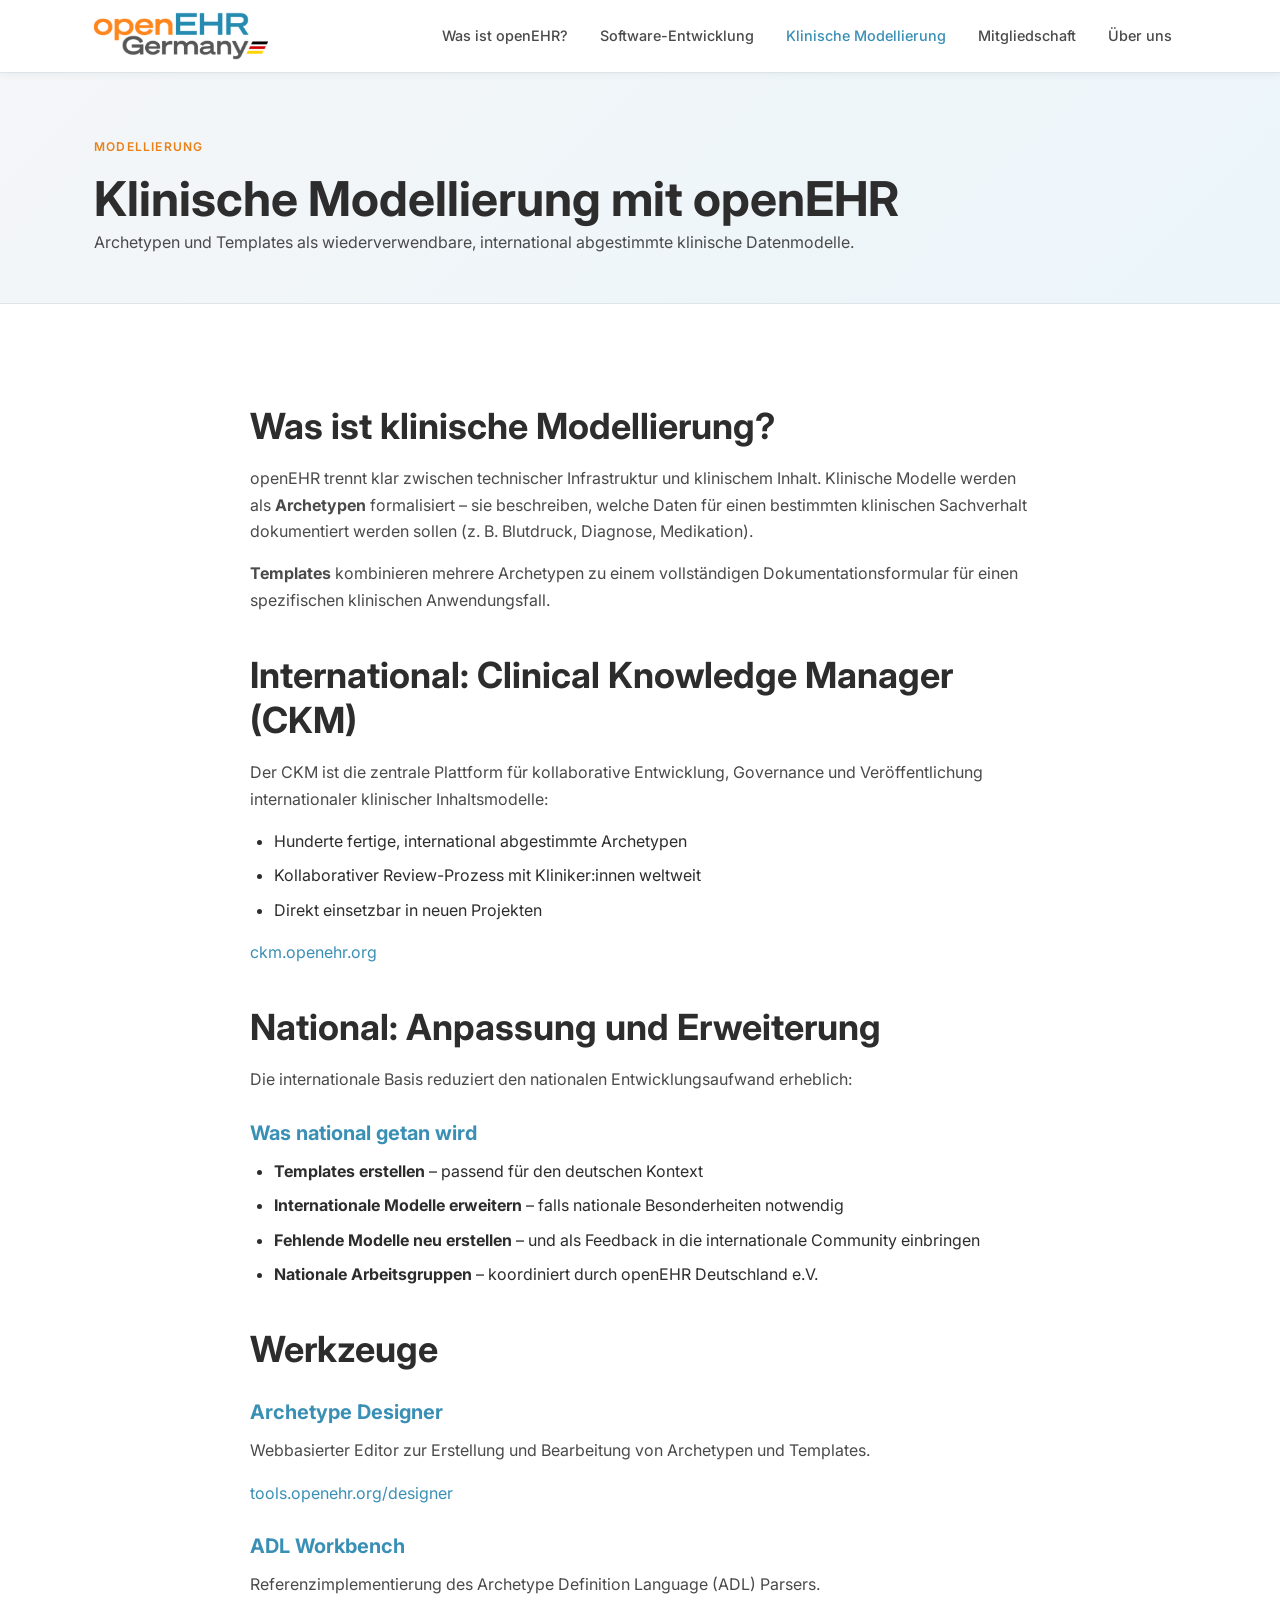
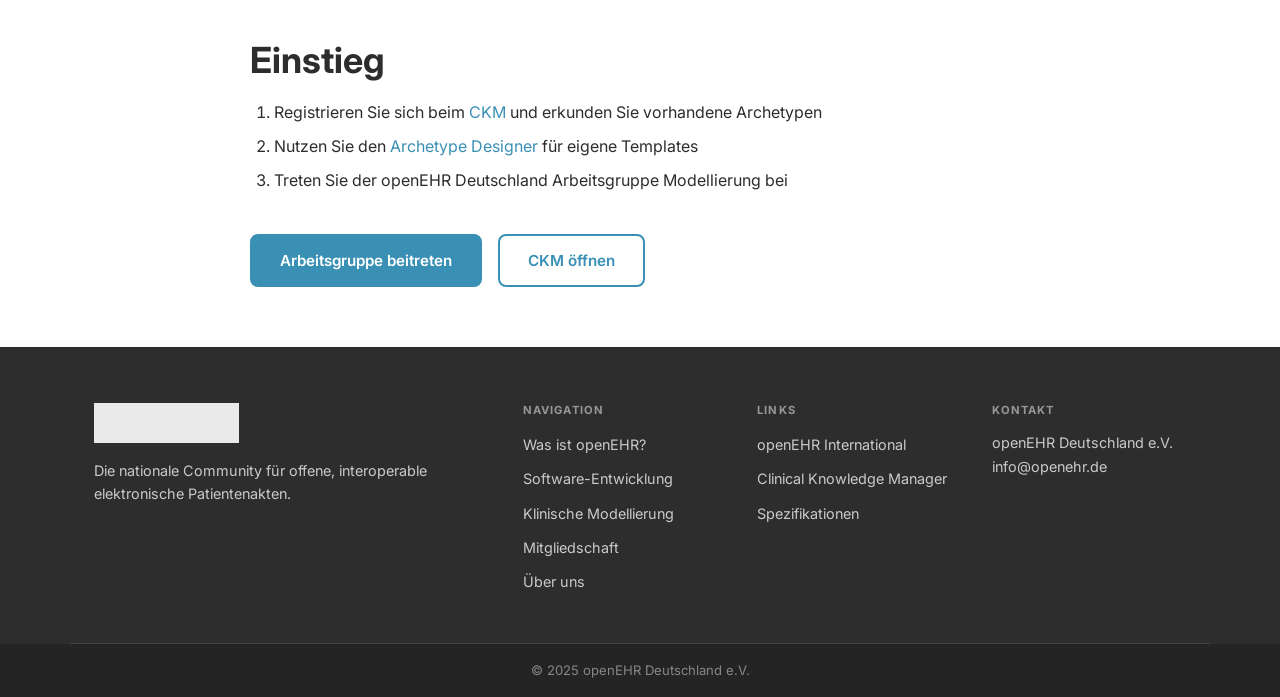
==== klinische-modellierung.html @ 6a21210e "generate webpage" ====
<!DOCTYPE html>
<html lang="de">
<head>
  <meta charset="UTF-8">
  <meta name="viewport" content="width=device-width, initial-scale=1.0">
  <title>Klinische Modellierung – openEHR Deutschland</title>
  <meta name="description" content="openEHR-Archetypen und Templates – internationale und nationale klinische Datenmodelle für Deutschland.">
  <link rel="stylesheet" href="assets/css/main.css">
  <link rel="preconnect" href="https://fonts.googleapis.com">
  <link rel="preconnect" href="https://fonts.gstatic.com" crossorigin>
  <link href="https://fonts.googleapis.com/css2?family=Inter:wght@300;400;500;600;700&display=swap" rel="stylesheet">
</head>
<body>

<header class="site-header">
  <div class="container header-inner">
    <a href="index.html" class="logo-link">
      <img src="assets/images/logo.png" alt="openEHR Deutschland" class="site-logo">
    </a>
    <nav class="site-nav">
      <button class="nav-toggle" aria-label="Navigation öffnen">
        <span></span><span></span><span></span>
      </button>
      <ul class="nav-list">
        <li><a href="was-ist-openehr.html">Was ist openEHR?</a></li>
        <li><a href="software-entwicklung.html">Software-Entwicklung</a></li>
        <li><a href="klinische-modellierung.html" class="active">Klinische Modellierung</a></li>
        <li><a href="mitgliedschaft.html">Mitgliedschaft</a></li>
        <li><a href="ueber-uns.html">Über uns</a></li>
      </ul>
    </nav>
  </div>
</header>

<main>
  <section class="page-hero">
    <div class="container">
      <span class="section-label">Modellierung</span>
      <h1>Klinische Modellierung mit openEHR</h1>
      <p>Archetypen und Templates als wiederverwendbare, international abgestimmte klinische Datenmodelle.</p>
    </div>
  </section>

  <div class="container">
    <div class="page-content">

      <h2>Was ist klinische Modellierung?</h2>
      <p>
        openEHR trennt klar zwischen technischer Infrastruktur und klinischem Inhalt. Klinische Modelle
        werden als <strong>Archetypen</strong> formalisiert – sie beschreiben, welche Daten für einen bestimmten
        klinischen Sachverhalt dokumentiert werden sollen (z.&nbsp;B. Blutdruck, Diagnose, Medikation).
      </p>
      <p>
        <strong>Templates</strong> kombinieren mehrere Archetypen zu einem vollständigen Dokumentationsformular
        für einen spezifischen klinischen Anwendungsfall.
      </p>

      <h2>International: Clinical Knowledge Manager (CKM)</h2>
      <p>
        Der CKM ist die zentrale Plattform für kollaborative Entwicklung, Governance und
        Veröffentlichung internationaler klinischer Inhaltsmodelle:
      </p>
      <ul>
        <li>Hunderte fertige, international abgestimmte Archetypen</li>
        <li>Kollaborativer Review-Prozess mit Kliniker:innen weltweit</li>
        <li>Direkt einsetzbar in neuen Projekten</li>
      </ul>
      <p><a href="https://ckm.openehr.org" target="_blank" rel="noopener">ckm.openehr.org</a></p>

      <h2>National: Anpassung und Erweiterung</h2>
      <p>Die internationale Basis reduziert den nationalen Entwicklungsaufwand erheblich:</p>

      <h3>Was national getan wird</h3>
      <ul>
        <li><strong>Templates erstellen</strong> – passend für den deutschen Kontext</li>
        <li><strong>Internationale Modelle erweitern</strong> – falls nationale Besonderheiten notwendig</li>
        <li><strong>Fehlende Modelle neu erstellen</strong> – und als Feedback in die internationale Community einbringen</li>
        <li><strong>Nationale Arbeitsgruppen</strong> – koordiniert durch openEHR Deutschland e.V.</li>
      </ul>

      <h2>Werkzeuge</h2>

      <h3>Archetype Designer</h3>
      <p>Webbasierter Editor zur Erstellung und Bearbeitung von Archetypen und Templates.</p>
      <p><a href="https://tools.openehr.org/designer/" target="_blank" rel="noopener">tools.openehr.org/designer</a></p>

      <h3>ADL Workbench</h3>
      <p>Referenzimplementierung des Archetype Definition Language (ADL) Parsers.</p>

      <h2>Einstieg</h2>
      <ol style="padding-left: 24px; margin-bottom: 16px;">
        <li style="margin-bottom: 8px;">Registrieren Sie sich beim <a href="https://ckm.openehr.org" target="_blank" rel="noopener">CKM</a> und erkunden Sie vorhandene Archetypen</li>
        <li style="margin-bottom: 8px;">Nutzen Sie den <a href="https://tools.openehr.org/designer/" target="_blank" rel="noopener">Archetype Designer</a> für eigene Templates</li>
        <li style="margin-bottom: 8px;">Treten Sie der openEHR Deutschland Arbeitsgruppe Modellierung bei</li>
      </ol>

      <div style="margin-top: 40px; display: flex; gap: 16px; flex-wrap: wrap;">
        <a href="mitgliedschaft.html" class="btn btn-primary">Arbeitsgruppe beitreten</a>
        <a href="https://ckm.openehr.org" class="btn btn-outline" target="_blank" rel="noopener">CKM öffnen</a>
      </div>

    </div>
  </div>
</main>

<footer class="site-footer">
  <div class="container footer-inner">
    <div class="footer-col">
      <img src="assets/images/logo.png" alt="openEHR Deutschland" class="footer-logo">
      <p class="footer-tagline">Die nationale Community für offene, interoperable elektronische Patientenakten.</p>
    </div>
    <div class="footer-col">
      <h4>Navigation</h4>
      <ul>
        <li><a href="was-ist-openehr.html">Was ist openEHR?</a></li>
        <li><a href="software-entwicklung.html">Software-Entwicklung</a></li>
        <li><a href="klinische-modellierung.html">Klinische Modellierung</a></li>
        <li><a href="mitgliedschaft.html">Mitgliedschaft</a></li>
        <li><a href="ueber-uns.html">Über uns</a></li>
      </ul>
    </div>
    <div class="footer-col">
      <h4>Links</h4>
      <ul>
        <li><a href="https://www.openehr.org" target="_blank" rel="noopener">openEHR International</a></li>
        <li><a href="https://ckm.openehr.org" target="_blank" rel="noopener">Clinical Knowledge Manager</a></li>
        <li><a href="https://specifications.openehr.org" target="_blank" rel="noopener">Spezifikationen</a></li>
      </ul>
    </div>
    <div class="footer-col">
      <h4>Kontakt</h4>
      <p>openEHR Deutschland e.V.<br>
      <a href="mailto:info@openehr.de">info@openehr.de</a></p>
    </div>
  </div>
  <div class="footer-bottom">
    <div class="container">
      <p>&copy; 2025 openEHR Deutschland e.V.</p>
    </div>
  </div>
</footer>

<script src="assets/js/main.js"></script>
</body>
</html>
---- assets/css/main.css ----
/* ============================================================
   openEHR Deutschland – Main Stylesheet
   Colors: Blue #3A8FB5 | Orange #E8821A | Gray #4A4A4A
   ============================================================ */

:root {
  --blue:       #3A8FB5;
  --blue-dark:  #2B6F8F;
  --blue-light: #EBF5FA;
  --orange:     #E8821A;
  --orange-dark:#C06A10;
  --gray-dark:  #2D2D2D;
  --gray:       #4A4A4A;
  --gray-mid:   #7A7A7A;
  --gray-light: #F4F6F8;
  --white:      #FFFFFF;
  --border:     #DDE4EA;
  --font:       'Inter', system-ui, -apple-system, sans-serif;
  --radius:     8px;
  --shadow:     0 2px 12px rgba(0,0,0,0.08);
  --shadow-md:  0 4px 24px rgba(0,0,0,0.12);
  --transition: 0.2s ease;
}

/* ── Reset & Base ──────────────────────────────────────────── */
*, *::before, *::after { box-sizing: border-box; margin: 0; padding: 0; }

html { scroll-behavior: smooth; font-size: 16px; }

body { padding-top: 72px; }

body {
  font-family: var(--font);
  color: var(--gray-dark);
  background: var(--white);
  line-height: 1.65;
  -webkit-font-smoothing: antialiased;
}

img { max-width: 100%; height: auto; display: block; }
a { color: var(--blue); text-decoration: none; }
a:hover { color: var(--blue-dark); }
ul { list-style: none; }

.container {
  max-width: 1140px;
  margin: 0 auto;
  padding: 0 24px;
}

/* ── Typography ────────────────────────────────────────────── */
h1, h2, h3, h4 {
  color: var(--gray-dark);
  line-height: 1.25;
  font-weight: 700;
}
h1 { font-size: clamp(2rem, 4vw, 3rem); }
h2 { font-size: clamp(1.5rem, 3vw, 2.25rem); }
h3 { font-size: 1.25rem; }
h4 { font-size: 1rem; color: var(--gray); text-transform: uppercase; letter-spacing: 0.06em; margin-bottom: 12px; }

p { color: var(--gray); margin-bottom: 1rem; }
p:last-child { margin-bottom: 0; }

.section-label {
  display: inline-block;
  font-size: 0.75rem;
  font-weight: 600;
  letter-spacing: 0.1em;
  text-transform: uppercase;
  color: var(--orange);
  margin-bottom: 12px;
}

/* ── Buttons ────────────────────────────────────────────────── */
.btn {
  display: inline-flex;
  align-items: center;
  gap: 8px;
  padding: 12px 28px;
  border-radius: var(--radius);
  font-size: 0.95rem;
  font-weight: 600;
  cursor: pointer;
  transition: all var(--transition);
  border: 2px solid transparent;
  text-decoration: none;
}
.btn-primary {
  background: var(--blue);
  color: var(--white);
  border-color: var(--blue);
}
.btn-primary:hover {
  background: var(--blue-dark);
  border-color: var(--blue-dark);
  color: var(--white);
  transform: translateY(-1px);
  box-shadow: 0 4px 16px rgba(58,143,181,0.35);
}
.btn-outline {
  background: transparent;
  color: var(--blue);
  border-color: var(--blue);
}
.btn-outline:hover {
  background: var(--blue);
  color: var(--white);
  transform: translateY(-1px);
}
.btn-orange {
  background: var(--orange);
  color: var(--white);
  border-color: var(--orange);
}
.btn-orange:hover {
  background: var(--orange-dark);
  border-color: var(--orange-dark);
  color: var(--white);
  transform: translateY(-1px);
}

/* ── Header ────────────────────────────────────────────────── */
.site-header {
  position: fixed;
  top: 0;
  left: 0;
  right: 0;
  z-index: 100;
  background: var(--white);
  border-bottom: 1px solid var(--border);
  box-shadow: 0 1px 8px rgba(0,0,0,0.06);
}
.header-inner {
  display: flex;
  align-items: center;
  justify-content: space-between;
  height: 72px;
}
.logo-link { display: flex; align-items: center; flex-shrink: 0; }
.site-logo { height: 48px; width: auto; }

.nav-list {
  display: flex;
  align-items: center;
  gap: 4px;
}
.nav-list a {
  display: block;
  padding: 8px 14px;
  border-radius: var(--radius);
  font-size: 0.9rem;
  font-weight: 500;
  color: var(--gray);
  transition: color var(--transition);
}
.nav-list a:hover {
  color: var(--blue);
}
.nav-list a.active {
  color: var(--blue);
}
.nav-toggle {
  display: none;
  flex-direction: column;
  gap: 5px;
  background: none;
  border: none;
  cursor: pointer;
  padding: 8px;
}
.nav-toggle span {
  display: block;
  width: 24px;
  height: 2px;
  background: var(--gray);
  border-radius: 2px;
  transition: all var(--transition);
}

/* ── Hero Section ──────────────────────────────────────────── */
.hero {
  padding: 80px 0 72px;
  background: linear-gradient(135deg, var(--gray-light) 0%, var(--blue-light) 100%);
  overflow: hidden;
}
.hero-inner {
  display: grid;
  grid-template-columns: 1fr 1fr;
  gap: 60px;
  align-items: center;
}
.hero-text h1 {
  margin-bottom: 20px;
  color: var(--gray-dark);
}
.hero-text h1 .accent-blue { color: var(--blue); }
.hero-text h1 .accent-orange { color: var(--orange); }
.hero-text p {
  font-size: 1.1rem;
  line-height: 1.75;
  color: var(--gray);
  margin-bottom: 32px;
}
.hero-actions { display: flex; gap: 16px; flex-wrap: wrap; }

.hero-image-wrap {
  display: flex;
  justify-content: center;
  align-items: center;
}
.hero-image-box {
  width: 100%;
  max-width: 420px;
  aspect-ratio: 1 / 1;
  background: var(--white);
  border-radius: 16px;
  box-shadow: var(--shadow-md);
  display: flex;
  align-items: center;
  justify-content: center;
  padding: 40px;
  border: 1px solid var(--border);
}
.hero-image-box img { width: 100%; height: auto; }

/* ── Members Slider ────────────────────────────────────────── */
.members-section {
  padding: 64px 0;
  background: var(--white);
  border-bottom: 1px solid var(--border);
}
.members-section .section-header {
  text-align: center;
  margin-bottom: 40px;
}
.members-section h2 { font-size: 1.75rem; }

.slider-outer {
  position: relative;
  overflow: hidden;
}
.slider-outer::before,
.slider-outer::after {
  content: '';
  position: absolute;
  top: 0;
  width: 80px;
  height: 100%;
  z-index: 2;
  pointer-events: none;
}
.slider-outer::before {
  left: 0;
  background: linear-gradient(to right, var(--white), transparent);
}
.slider-outer::after {
  right: 0;
  background: linear-gradient(to left, var(--white), transparent);
}

.slider-track {
  display: flex;
  gap: 32px;
  animation: slide-left 30s linear infinite;
  width: max-content;
}
.slider-track:hover { animation-play-state: paused; }

@keyframes slide-left {
  0%   { transform: translateX(0); }
  100% { transform: translateX(-50%); }
}

.member-card {
  display: flex;
  flex-direction: column;
  align-items: center;
  justify-content: center;
  gap: 12px;
  width: 160px;
  height: 100px;
  background: var(--white);
  border: 1px solid var(--border);
  border-radius: var(--radius);
  padding: 16px;
  flex-shrink: 0;
  transition: all var(--transition);
  box-shadow: var(--shadow);
}
.member-card:hover {
  border-color: var(--blue);
  box-shadow: 0 4px 20px rgba(58,143,181,0.15);
  transform: translateY(-2px);
}
.member-card img {
  max-height: 48px;
  width: auto;
  object-fit: contain;
  filter: grayscale(40%);
  transition: filter var(--transition);
}
.member-card:hover img { filter: grayscale(0%); }
.member-card span {
  font-size: 0.75rem;
  font-weight: 600;
  color: var(--gray-mid);
  text-align: center;
  line-height: 1.3;
}

/* ── Affiliate Goals ────────────────────────────────────────── */
.goals-section {
  padding: 80px 0;
  background: var(--blue-light);
}
.goals-inner {
  display: grid;
  grid-template-columns: 1fr 2fr;
  gap: 60px;
  align-items: start;
}
.goals-heading { position: sticky; top: 100px; }
.goals-heading h2 { margin-bottom: 16px; }
.goals-heading p { font-size: 1.05rem; }

.goals-grid {
  display: grid;
  grid-template-columns: 1fr 1fr;
  gap: 20px;
}
.goal-card {
  background: var(--white);
  border-radius: var(--radius);
  padding: 24px;
  border: 1px solid var(--border);
  box-shadow: var(--shadow);
  transition: all var(--transition);
}
.goal-card:hover {
  transform: translateY(-2px);
  box-shadow: var(--shadow-md);
  border-color: var(--blue);
}
.goal-icon {
  width: 44px;
  height: 44px;
  background: var(--blue-light);
  border-radius: 10px;
  display: flex;
  align-items: center;
  justify-content: center;
  margin-bottom: 14px;
  font-size: 1.4rem;
}
.goal-card h3 { font-size: 1rem; margin-bottom: 8px; }
.goal-card p { font-size: 0.9rem; margin: 0; }

/* ── Getting Started ────────────────────────────────────────── */
.getstarted-section {
  padding: 80px 0;
  background: var(--white);
}
.getstarted-section .section-header {
  text-align: center;
  margin-bottom: 48px;
}
.getstarted-section .section-header p {
  font-size: 1.05rem;
  max-width: 540px;
  margin: 12px auto 0;
}

.getstarted-grid {
  display: grid;
  grid-template-columns: 1fr 1fr;
  gap: 32px;
  max-width: 860px;
  margin: 0 auto;
}
.getstarted-card {
  display: block;
  background: var(--gray-light);
  border-radius: 14px;
  padding: 40px 36px;
  border: 2px solid var(--border);
  transition: all var(--transition);
  text-decoration: none;
}
.getstarted-card:hover {
  border-color: var(--blue);
  background: var(--blue-light);
  transform: translateY(-4px);
  box-shadow: var(--shadow-md);
}
.getstarted-card .card-icon {
  width: 56px;
  height: 56px;
  background: var(--white);
  border-radius: 14px;
  display: flex;
  align-items: center;
  justify-content: center;
  font-size: 1.8rem;
  margin-bottom: 20px;
  box-shadow: var(--shadow);
  transition: all var(--transition);
}
.getstarted-card:hover .card-icon {
  background: var(--blue);
  box-shadow: 0 4px 16px rgba(58,143,181,0.35);
}
.getstarted-card h3 {
  font-size: 1.3rem;
  margin-bottom: 10px;
  color: var(--gray-dark);
}
.getstarted-card p {
  font-size: 0.95rem;
  color: var(--gray);
  margin-bottom: 24px;
}
.getstarted-card .card-link {
  display: inline-flex;
  align-items: center;
  gap: 6px;
  font-size: 0.9rem;
  font-weight: 600;
  color: var(--blue);
}
.getstarted-card:hover .card-link { color: var(--blue-dark); }
.getstarted-card .card-link::after {
  content: '→';
  transition: transform var(--transition);
}
.getstarted-card:hover .card-link::after { transform: translateX(4px); }

/* ── CTA Banner ─────────────────────────────────────────────── */
.cta-section {
  padding: 72px 0;
  background: linear-gradient(135deg, var(--blue) 0%, var(--blue-dark) 100%);
  text-align: center;
}
.cta-section h2 { color: var(--white); margin-bottom: 16px; }
.cta-section p { color: rgba(255,255,255,0.85); font-size: 1.05rem; margin-bottom: 32px; max-width: 520px; margin-left: auto; margin-right: auto; }

/* ── Page Content ───────────────────────────────────────────── */
.page-hero {
  padding: 60px 0 48px;
  background: linear-gradient(135deg, var(--gray-light) 0%, var(--blue-light) 100%);
  border-bottom: 1px solid var(--border);
}
.page-content {
  padding: 60px 0;
  max-width: 780px;
  margin: 0 auto;
}
.page-content h2 { margin: 40px 0 16px; }
.page-content h3 { margin: 28px 0 12px; color: var(--blue); }
.page-content ul { list-style: disc; padding-left: 24px; margin-bottom: 16px; }
.page-content ul li { margin-bottom: 8px; }

/* ── Footer ─────────────────────────────────────────────────── */
.site-footer {
  background: var(--gray-dark);
  color: rgba(255,255,255,0.75);
  padding: 56px 0 0;
}
.footer-inner {
  display: grid;
  grid-template-columns: 2fr 1fr 1fr 1fr;
  gap: 40px;
  padding-bottom: 40px;
  border-bottom: 1px solid rgba(255,255,255,0.1);
}
.footer-logo { height: 40px; width: auto; margin-bottom: 16px; filter: brightness(0) invert(1); opacity: 0.9; }
.footer-tagline { font-size: 0.9rem; line-height: 1.6; color: rgba(255,255,255,0.6); }
.site-footer h4 { color: rgba(255,255,255,0.5); font-size: 0.7rem; letter-spacing: 0.1em; text-transform: uppercase; margin-bottom: 14px; }
.site-footer ul li { margin-bottom: 8px; }
.site-footer ul a { color: rgba(255,255,255,0.75); font-size: 0.9rem; transition: color var(--transition); }
.site-footer ul a:hover { color: var(--white); }
.site-footer p { color: rgba(255,255,255,0.75); font-size: 0.9rem; }
.site-footer a { color: rgba(255,255,255,0.75); }
.site-footer a:hover { color: var(--white); }
.footer-bottom {
  padding: 16px 0;
  background: rgba(0,0,0,0.2);
}
.footer-bottom p { font-size: 0.82rem; color: rgba(255,255,255,0.45); margin: 0; text-align: center; }
.footer-bottom a { color: rgba(255,255,255,0.55); }

/* ── Responsive ─────────────────────────────────────────────── */
@media (max-width: 900px) {
  .hero-inner { grid-template-columns: 1fr; gap: 40px; }
  .hero-image-wrap { order: -1; }
  .hero-image-box { max-width: 280px; padding: 28px; }
  .goals-inner { grid-template-columns: 1fr; gap: 32px; }
  .goals-heading { position: static; }
  .goals-grid { grid-template-columns: 1fr; }
  .footer-inner { grid-template-columns: 1fr 1fr; }
}

@media (max-width: 640px) {
  .nav-toggle { display: flex; }
  .nav-list {
    display: none;
    position: absolute;
    top: 72px;
    left: 0;
    right: 0;
    background: var(--white);
    padding: 16px 24px;
    flex-direction: column;
    align-items: stretch;
    border-bottom: 1px solid var(--border);
    box-shadow: var(--shadow-md);
  }
  .nav-list.open { display: flex; }
  .site-header { position: relative; }
  .hero { padding: 48px 0; }
  .getstarted-grid { grid-template-columns: 1fr; }
  .footer-inner { grid-template-columns: 1fr; }
  .members-section h2 { font-size: 1.4rem; }
}
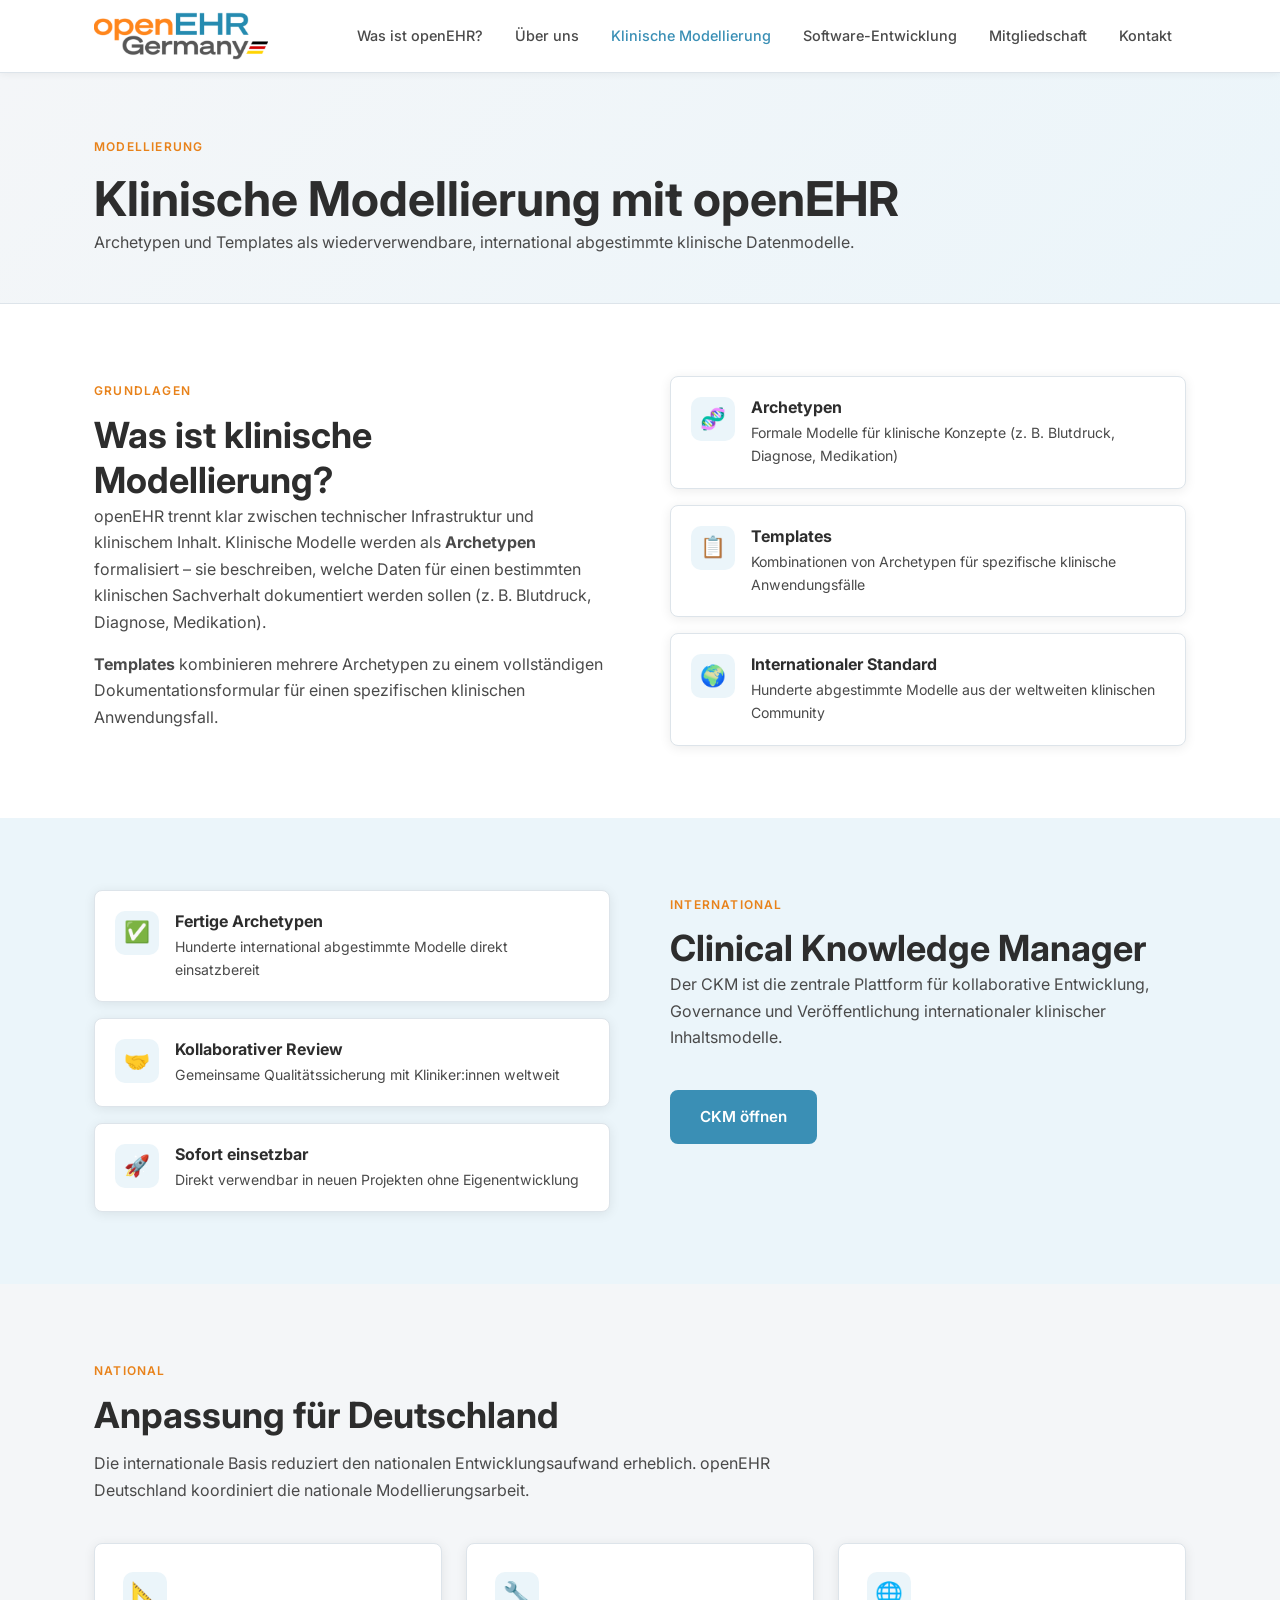
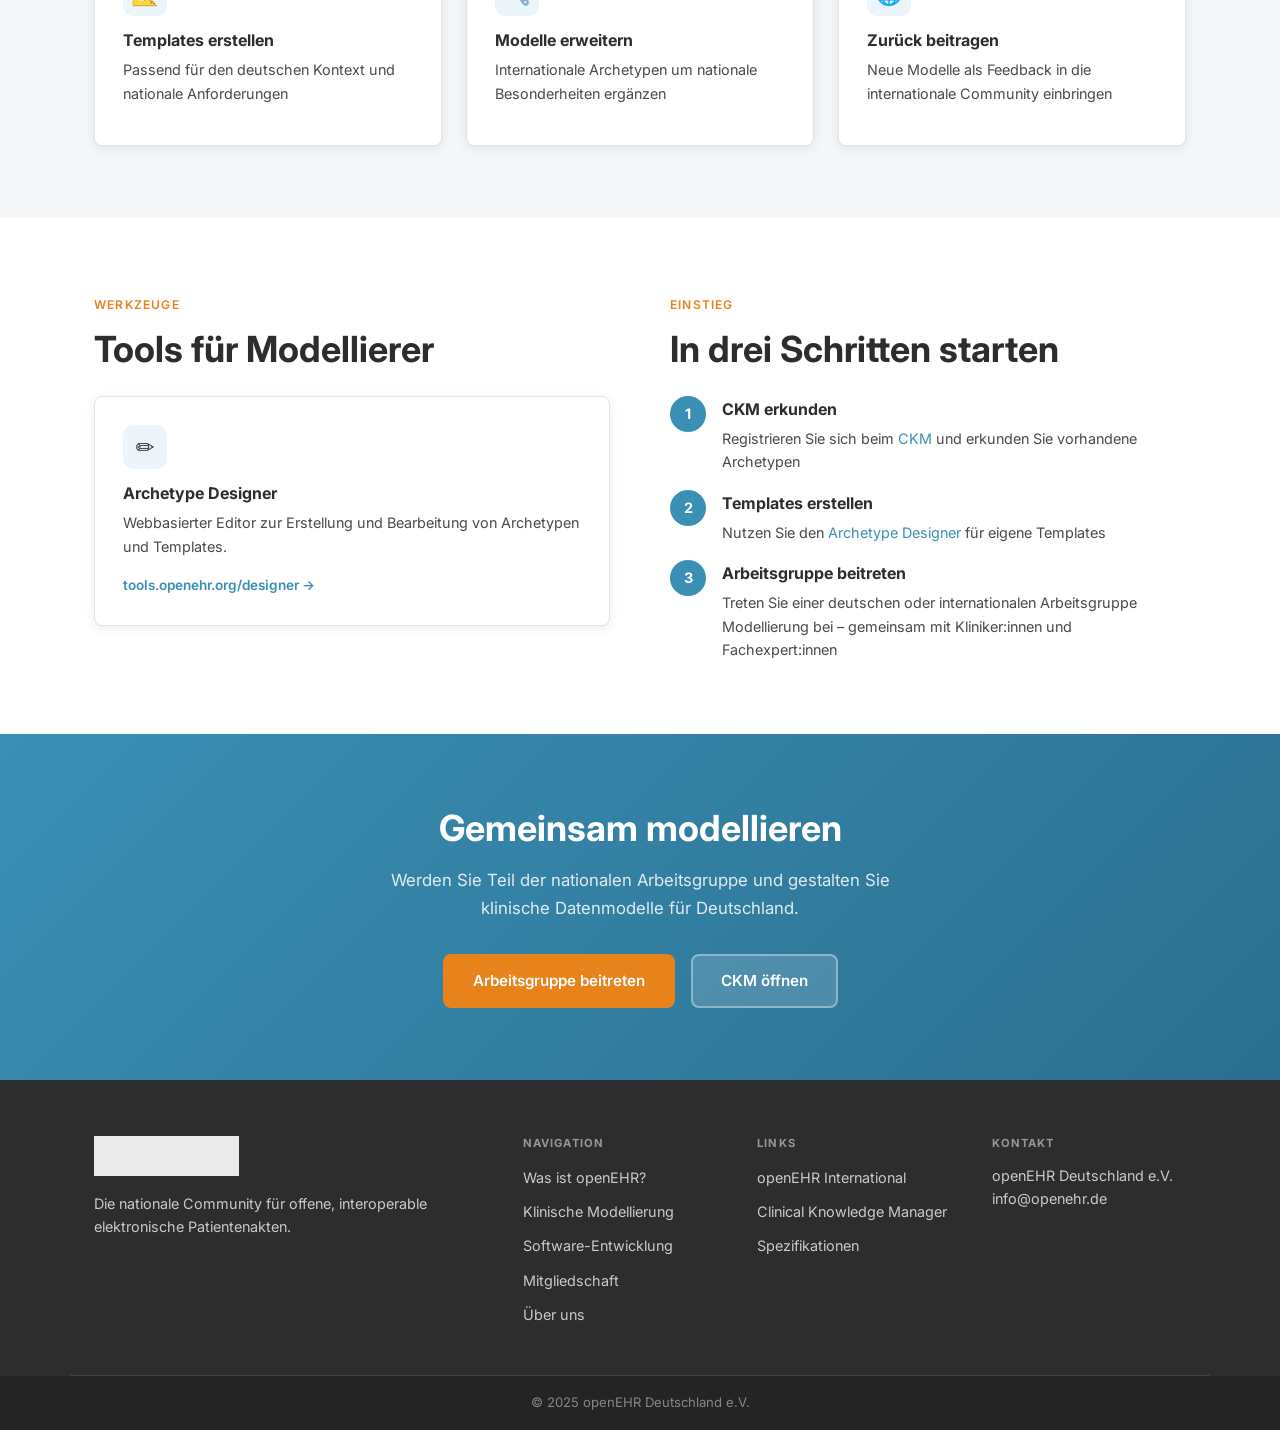
==== commit d7caeb75: "added" ====
--- a/klinische-modellierung.html
+++ b/klinische-modellierung.html
@@ -21,12 +21,13 @@
       <button class="nav-toggle" aria-label="Navigation öffnen">
         <span></span><span></span><span></span>
       </button>
-      <ul class="nav-list">
+            <ul class="nav-list">
         <li><a href="was-ist-openehr.html">Was ist openEHR?</a></li>
+        <li><a href="ueber-uns.html">Über uns</a></li>
+        <li><a href="klinische-modellierung.html" class="active">Klinische Modellierung</a></li>
         <li><a href="software-entwicklung.html">Software-Entwicklung</a></li>
-        <li><a href="klinische-modellierung.html" class="active">Klinische Modellierung</a></li>
         <li><a href="mitgliedschaft.html">Mitgliedschaft</a></li>
-        <li><a href="ueber-uns.html">Über uns</a></li>
+        <li><a href="kontakt.html">Kontakt</a></li>
       </ul>
     </nav>
   </div>
@@ -41,66 +42,141 @@
     </div>
   </section>
 
-  <div class="container">
-    <div class="page-content">
-
-      <h2>Was ist klinische Modellierung?</h2>
-      <p>
-        openEHR trennt klar zwischen technischer Infrastruktur und klinischem Inhalt. Klinische Modelle
-        werden als <strong>Archetypen</strong> formalisiert – sie beschreiben, welche Daten für einen bestimmten
-        klinischen Sachverhalt dokumentiert werden sollen (z.&nbsp;B. Blutdruck, Diagnose, Medikation).
-      </p>
-      <p>
-        <strong>Templates</strong> kombinieren mehrere Archetypen zu einem vollständigen Dokumentationsformular
-        für einen spezifischen klinischen Anwendungsfall.
-      </p>
-
-      <h2>International: Clinical Knowledge Manager (CKM)</h2>
-      <p>
-        Der CKM ist die zentrale Plattform für kollaborative Entwicklung, Governance und
-        Veröffentlichung internationaler klinischer Inhaltsmodelle:
-      </p>
-      <ul>
-        <li>Hunderte fertige, international abgestimmte Archetypen</li>
-        <li>Kollaborativer Review-Prozess mit Kliniker:innen weltweit</li>
-        <li>Direkt einsetzbar in neuen Projekten</li>
-      </ul>
-      <p><a href="https://ckm.openehr.org" target="_blank" rel="noopener">ckm.openehr.org</a></p>
-
-      <h2>National: Anpassung und Erweiterung</h2>
-      <p>Die internationale Basis reduziert den nationalen Entwicklungsaufwand erheblich:</p>
-
-      <h3>Was national getan wird</h3>
-      <ul>
-        <li><strong>Templates erstellen</strong> – passend für den deutschen Kontext</li>
-        <li><strong>Internationale Modelle erweitern</strong> – falls nationale Besonderheiten notwendig</li>
-        <li><strong>Fehlende Modelle neu erstellen</strong> – und als Feedback in die internationale Community einbringen</li>
-        <li><strong>Nationale Arbeitsgruppen</strong> – koordiniert durch openEHR Deutschland e.V.</li>
-      </ul>
-
-      <h2>Werkzeuge</h2>
-
-      <h3>Archetype Designer</h3>
-      <p>Webbasierter Editor zur Erstellung und Bearbeitung von Archetypen und Templates.</p>
-      <p><a href="https://tools.openehr.org/designer/" target="_blank" rel="noopener">tools.openehr.org/designer</a></p>
-
-      <h3>ADL Workbench</h3>
-      <p>Referenzimplementierung des Archetype Definition Language (ADL) Parsers.</p>
-
-      <h2>Einstieg</h2>
-      <ol style="padding-left: 24px; margin-bottom: 16px;">
-        <li style="margin-bottom: 8px;">Registrieren Sie sich beim <a href="https://ckm.openehr.org" target="_blank" rel="noopener">CKM</a> und erkunden Sie vorhandene Archetypen</li>
-        <li style="margin-bottom: 8px;">Nutzen Sie den <a href="https://tools.openehr.org/designer/" target="_blank" rel="noopener">Archetype Designer</a> für eigene Templates</li>
-        <li style="margin-bottom: 8px;">Treten Sie der openEHR Deutschland Arbeitsgruppe Modellierung bei</li>
-      </ol>
-
-      <div style="margin-top: 40px; display: flex; gap: 16px; flex-wrap: wrap;">
-        <a href="mitgliedschaft.html" class="btn btn-primary">Arbeitsgruppe beitreten</a>
-        <a href="https://ckm.openehr.org" class="btn btn-outline" target="_blank" rel="noopener">CKM öffnen</a>
-      </div>
-
-    </div>
-  </div>
+  <!-- Was ist Modellierung – weiß -->
+  <section class="content-section bg-white">
+    <div class="container content-2col">
+      <div>
+        <span class="section-label">Grundlagen</span>
+        <h2>Was ist klinische Modellierung?</h2>
+        <p>openEHR trennt klar zwischen technischer Infrastruktur und klinischem Inhalt. Klinische Modelle werden als <strong>Archetypen</strong> formalisiert – sie beschreiben, welche Daten für einen bestimmten klinischen Sachverhalt dokumentiert werden sollen (z.&nbsp;B. Blutdruck, Diagnose, Medikation).</p>
+        <p><strong>Templates</strong> kombinieren mehrere Archetypen zu einem vollständigen Dokumentationsformular für einen spezifischen klinischen Anwendungsfall.</p>
+      </div>
+      <div class="feat-list">
+        <div class="feat-item">
+          <div class="feat-icon">🧬</div>
+          <div><h3>Archetypen</h3><p>Formale Modelle für klinische Konzepte (z.&nbsp;B. Blutdruck, Diagnose, Medikation)</p></div>
+        </div>
+        <div class="feat-item">
+          <div class="feat-icon">📋</div>
+          <div><h3>Templates</h3><p>Kombinationen von Archetypen für spezifische klinische Anwendungsfälle</p></div>
+        </div>
+        <div class="feat-item">
+          <div class="feat-icon">🌍</div>
+          <div><h3>Internationaler Standard</h3><p>Hunderte abgestimmte Modelle aus der weltweiten klinischen Community</p></div>
+        </div>
+      </div>
+    </div>
+  </section>
+
+  <!-- CKM – blau-hell -->
+  <section class="content-section bg-blue-light">
+    <div class="container content-2col">
+      <div class="feat-list">
+        <div class="feat-item">
+          <div class="feat-icon">✅</div>
+          <div><h3>Fertige Archetypen</h3><p>Hunderte international abgestimmte Modelle direkt einsatzbereit</p></div>
+        </div>
+        <div class="feat-item">
+          <div class="feat-icon">🤝</div>
+          <div><h3>Kollaborativer Review</h3><p>Gemeinsame Qualitätssicherung mit Kliniker:innen weltweit</p></div>
+        </div>
+        <div class="feat-item">
+          <div class="feat-icon">🚀</div>
+          <div><h3>Sofort einsetzbar</h3><p>Direkt verwendbar in neuen Projekten ohne Eigenentwicklung</p></div>
+        </div>
+      </div>
+      <div>
+        <span class="section-label">International</span>
+        <h2>Clinical Knowledge Manager</h2>
+        <p>Der CKM ist die zentrale Plattform für kollaborative Entwicklung, Governance und Veröffentlichung internationaler klinischer Inhaltsmodelle.</p>
+        <a href="https://ckm.openehr.org" target="_blank" rel="noopener" class="btn btn-primary" style="margin-top: 24px;">CKM öffnen</a>
+      </div>
+    </div>
+  </section>
+
+  <!-- National – grau-hell -->
+  <section class="content-section bg-gray-light">
+    <div class="container">
+      <div class="section-intro">
+        <span class="section-label">National</span>
+        <h2>Anpassung für Deutschland</h2>
+        <p>Die internationale Basis reduziert den nationalen Entwicklungsaufwand erheblich. openEHR Deutschland koordiniert die nationale Modellierungsarbeit.</p>
+      </div>
+      <div class="card-grid-3">
+        <div class="info-card">
+          <div class="goal-icon">📐</div>
+          <h3>Templates erstellen</h3>
+          <p>Passend für den deutschen Kontext und nationale Anforderungen</p>
+        </div>
+        <div class="info-card">
+          <div class="goal-icon">🔧</div>
+          <h3>Modelle erweitern</h3>
+          <p>Internationale Archetypen um nationale Besonderheiten ergänzen</p>
+        </div>
+        <div class="info-card">
+          <div class="goal-icon">🌐</div>
+          <h3>Zurück beitragen</h3>
+          <p>Neue Modelle als Feedback in die internationale Community einbringen</p>
+        </div>
+      </div>
+    </div>
+  </section>
+
+  <!-- Werkzeuge + Einstieg – weiß -->
+  <section class="content-section bg-white">
+    <div class="container content-2col">
+      <div>
+        <span class="section-label">Werkzeuge</span>
+        <h2>Tools für Modellierer</h2>
+        <div class="info-card" style="margin-top: 24px; margin-bottom: 16px;">
+          <div class="goal-icon">✏️</div>
+          <h3>Archetype Designer</h3>
+          <p>Webbasierter Editor zur Erstellung und Bearbeitung von Archetypen und Templates.</p>
+          <a href="https://tools.openehr.org/designer/" target="_blank" rel="noopener" class="card-link">tools.openehr.org/designer →</a>
+        </div>
+      </div>
+      <div>
+        <span class="section-label">Einstieg</span>
+        <h2>In drei Schritten starten</h2>
+        <ol class="steps-list">
+          <li>
+            <span class="step-num">1</span>
+            <div>
+              <strong>CKM erkunden</strong>
+              <p>Registrieren Sie sich beim <a href="https://ckm.openehr.org" target="_blank" rel="noopener">CKM</a> und erkunden Sie vorhandene Archetypen</p>
+            </div>
+          </li>
+          <li>
+            <span class="step-num">2</span>
+            <div>
+              <strong>Templates erstellen</strong>
+              <p>Nutzen Sie den <a href="https://tools.openehr.org/designer/" target="_blank" rel="noopener">Archetype Designer</a> für eigene Templates</p>
+            </div>
+          </li>
+          <li>
+            <span class="step-num">3</span>
+            <div>
+              <strong>Arbeitsgruppe beitreten</strong>
+              <p>Treten Sie einer deutschen oder internationalen Arbeitsgruppe Modellierung bei – gemeinsam mit Kliniker:innen und Fachexpert:innen</p>
+            </div>
+          </li>
+        </ol>
+      </div>
+    </div>
+  </section>
+
+  <!-- CTA – blau -->
+  <section class="content-section bg-blue-grad" style="text-align: center;">
+    <div class="container">
+      <h2 style="color: var(--white); margin-bottom: 16px;">Gemeinsam modellieren</h2>
+      <p style="color: rgba(255,255,255,0.85); font-size: 1.05rem; max-width: 520px; margin: 0 auto 32px;">Werden Sie Teil der nationalen Arbeitsgruppe und gestalten Sie klinische Datenmodelle für Deutschland.</p>
+      <div style="display: flex; gap: 16px; justify-content: center; flex-wrap: wrap;">
+        <a href="mitgliedschaft.html" class="btn btn-orange">Arbeitsgruppe beitreten</a>
+        <a href="https://ckm.openehr.org" class="btn" style="background: rgba(255,255,255,0.15); color: white; border-color: rgba(255,255,255,0.35);" target="_blank" rel="noopener">CKM öffnen</a>
+      </div>
+    </div>
+  </section>
+
 </main>
 
 <footer class="site-footer">
@@ -113,8 +189,8 @@
       <h4>Navigation</h4>
       <ul>
         <li><a href="was-ist-openehr.html">Was ist openEHR?</a></li>
+        <li><a href="klinische-modellierung.html">Klinische Modellierung</a></li>
         <li><a href="software-entwicklung.html">Software-Entwicklung</a></li>
-        <li><a href="klinische-modellierung.html">Klinische Modellierung</a></li>
         <li><a href="mitgliedschaft.html">Mitgliedschaft</a></li>
         <li><a href="ueber-uns.html">Über uns</a></li>
       </ul>
--- a/assets/css/main.css
+++ b/assets/css/main.css
@@ -312,7 +312,7 @@
 /* ── Affiliate Goals ────────────────────────────────────────── */
 .goals-section {
   padding: 80px 0;
-  background: var(--blue-light);
+  background: linear-gradient(135deg, var(--gray-light) 0%, var(--blue-light) 100%);
 }
 .goals-inner {
   display: grid;
@@ -438,13 +438,13 @@
 /* ── CTA Banner ─────────────────────────────────────────────── */
 .cta-section {
   padding: 72px 0;
-  background: linear-gradient(135deg, var(--blue) 0%, var(--blue-dark) 100%);
+  background: linear-gradient(135deg, var(--gray-light) 0%, var(--blue-light) 100%);
   text-align: center;
 }
-.cta-section h2 { color: var(--white); margin-bottom: 16px; }
-.cta-section p { color: rgba(255,255,255,0.85); font-size: 1.05rem; margin-bottom: 32px; max-width: 520px; margin-left: auto; margin-right: auto; }
-
-/* ── Page Content ───────────────────────────────────────────── */
+.cta-section h2 { margin-bottom: 16px; }
+.cta-section p { font-size: 1.05rem; margin-bottom: 32px; max-width: 520px; margin-left: auto; margin-right: auto; }
+
+/* ── Page Hero ──────────────────────────────────────────────── */
 .page-hero {
   padding: 60px 0 48px;
   background: linear-gradient(135deg, var(--gray-light) 0%, var(--blue-light) 100%);
@@ -459,6 +459,344 @@
 .page-content h3 { margin: 28px 0 12px; color: var(--blue); }
 .page-content ul { list-style: disc; padding-left: 24px; margin-bottom: 16px; }
 .page-content ul li { margin-bottom: 8px; }
+
+/* ── Inner Page Sections ────────────────────────────────────── */
+.content-section { padding: 72px 0; }
+.content-section.bg-white      { background: var(--white); }
+.content-section.bg-gray-light { background: var(--gray-light); }
+.content-section.bg-blue-light { background: var(--blue-light); }
+.content-section.bg-blue-grad  {
+  background: linear-gradient(135deg, var(--blue) 0%, var(--blue-dark) 100%);
+}
+
+.content-2col {
+  display: grid;
+  grid-template-columns: 1fr 1fr;
+  gap: 60px;
+  align-items: start;
+}
+
+/* Feature items (icon + text) */
+.feat-list { display: flex; flex-direction: column; gap: 16px; }
+.feat-item {
+  display: flex;
+  gap: 16px;
+  align-items: flex-start;
+  background: var(--white);
+  border: 1px solid var(--border);
+  border-radius: var(--radius);
+  padding: 20px;
+  box-shadow: var(--shadow);
+}
+.feat-icon {
+  width: 44px; height: 44px;
+  background: var(--blue-light);
+  border-radius: 10px;
+  display: flex; align-items: center; justify-content: center;
+  font-size: 1.3rem; flex-shrink: 0;
+}
+.feat-item h3 { font-size: 1rem; margin-bottom: 4px; color: var(--gray-dark); }
+.feat-item p  { font-size: 0.88rem; margin: 0; }
+
+/* Card grid (3-up) */
+.card-grid-3 {
+  display: grid;
+  grid-template-columns: repeat(3, 1fr);
+  gap: 24px;
+}
+.info-card {
+  background: var(--white);
+  border-radius: var(--radius);
+  padding: 28px;
+  border: 1px solid var(--border);
+  box-shadow: var(--shadow);
+  transition: all var(--transition);
+}
+.info-card:hover {
+  transform: translateY(-2px);
+  box-shadow: var(--shadow-md);
+  border-color: var(--blue);
+}
+.info-card h3 { font-size: 1rem; margin: 12px 0 8px; color: var(--gray-dark); }
+.info-card p  { font-size: 0.9rem; margin-bottom: 12px; }
+.info-card .card-link {
+  font-size: 0.85rem; font-weight: 600; color: var(--blue);
+}
+
+/* Checklist */
+.check-list { list-style: none; padding: 0; display: flex; flex-direction: column; gap: 12px; }
+.check-list li {
+  display: flex; align-items: center; gap: 12px;
+  background: var(--gray-light);
+  border-radius: var(--radius);
+  padding: 16px 20px;
+  font-weight: 500; color: var(--gray-dark);
+}
+.check-list li::before { content: '✓'; color: var(--blue); font-weight: 700; flex-shrink: 0; }
+
+/* Links on dark bg */
+.dark-links { list-style: none; padding: 0; display: flex; flex-direction: column; gap: 10px; }
+.dark-links li { color: rgba(255,255,255,0.85); font-size: 0.95rem; }
+.dark-links li::before { content: '→ '; color: var(--orange); font-weight: 700; }
+.dark-links a { color: rgba(255,255,255,0.9); text-decoration: underline; text-decoration-color: rgba(255,255,255,0.3); }
+.dark-links a:hover { color: var(--white); }
+
+/* Steps */
+.steps-list { list-style: none; padding: 0; margin-top: 24px; display: flex; flex-direction: column; gap: 16px; }
+.steps-list li { display: flex; gap: 16px; align-items: flex-start; }
+.step-num {
+  width: 36px; height: 36px;
+  background: var(--blue); color: var(--white);
+  border-radius: 50%;
+  display: flex; align-items: center; justify-content: center;
+  font-weight: 700; font-size: 0.9rem; flex-shrink: 0;
+}
+.steps-list strong { display: block; margin-bottom: 4px; color: var(--gray-dark); }
+.steps-list p { font-size: 0.9rem; margin: 0; }
+
+.section-intro { max-width: 680px; margin-bottom: 40px; }
+.section-intro h2 { margin-bottom: 12px; }
+
+/* Pricing table */
+.pricing-table {
+  width: 100%;
+  border-collapse: collapse;
+  margin-top: 24px;
+  background: var(--white);
+  border-radius: var(--radius);
+  overflow: hidden;
+  box-shadow: var(--shadow);
+}
+.pricing-table th {
+  background: var(--blue);
+  color: var(--white);
+  padding: 14px 20px;
+  text-align: left;
+  font-size: 0.85rem;
+  font-weight: 600;
+  letter-spacing: 0.04em;
+}
+.pricing-table td {
+  padding: 14px 20px;
+  font-size: 0.92rem;
+  color: var(--gray);
+  border-bottom: 1px solid var(--border);
+}
+.pricing-table tr:last-child td { border-bottom: none; }
+.pricing-table tr:hover td { background: var(--blue-light); }
+.pricing-table td:first-child { font-weight: 600; color: var(--gray-dark); }
+.pricing-table td:last-child { color: var(--blue); font-weight: 700; white-space: nowrap; }
+.pricing-table .coa { color: var(--gray-mid); font-style: italic; font-weight: 400; }
+
+/* Individual pricing cards */
+.pricing-cards { display: grid; grid-template-columns: 1fr 1fr; gap: 24px; margin-top: 24px; }
+.pricing-card {
+  background: var(--white);
+  border: 2px solid var(--border);
+  border-radius: 14px;
+  padding: 32px 28px;
+  transition: all var(--transition);
+}
+.pricing-card:hover { border-color: var(--blue); box-shadow: var(--shadow-md); }
+.pricing-card .price {
+  font-size: 2.2rem;
+  font-weight: 700;
+  color: var(--blue);
+  line-height: 1;
+  margin: 12px 0 4px;
+}
+.pricing-card .price-sub { font-size: 0.82rem; color: var(--gray-mid); margin-bottom: 16px; }
+.pricing-card h3 { font-size: 1.1rem; color: var(--gray-dark); margin-bottom: 4px; }
+.pricing-card p { font-size: 0.9rem; }
+
+/* Contact options */
+.contact-options {
+  display: flex;
+  align-items: center;
+  justify-content: center;
+  gap: 20px;
+  flex-wrap: wrap;
+  margin-top: 32px;
+}
+.contact-option {
+  display: flex;
+  align-items: center;
+  gap: 14px;
+  background: rgba(255,255,255,0.15);
+  border: 1px solid rgba(255,255,255,0.3);
+  border-radius: 12px;
+  padding: 18px 28px;
+  text-decoration: none;
+  transition: all var(--transition);
+  min-width: 240px;
+}
+.contact-option:hover {
+  background: rgba(255,255,255,0.25);
+  transform: translateY(-2px);
+}
+.contact-option-icon {
+  font-size: 1.6rem;
+  flex-shrink: 0;
+}
+.contact-option strong {
+  display: block;
+  color: var(--white);
+  font-size: 1rem;
+  margin-bottom: 2px;
+}
+.contact-option span {
+  color: rgba(255,255,255,0.75);
+  font-size: 0.85rem;
+}
+.contact-option-divider {
+  color: rgba(255,255,255,0.5);
+  font-size: 0.9rem;
+  font-weight: 500;
+}
+/* Light variant (on white/gray bg) */
+.contact-option--light {
+  background: var(--white);
+  border-color: var(--border);
+  box-shadow: var(--shadow);
+}
+.contact-option--light:hover {
+  background: var(--gray-light);
+  transform: translateY(-2px);
+}
+.contact-option--light strong {
+  color: var(--dark);
+}
+.contact-option--light span {
+  color: var(--gray);
+}
+@media (max-width: 640px) {
+  .contact-option { min-width: 100%; }
+  .contact-option-divider { display: none; }
+}
+
+/* Membership tab switcher */
+.membership-tabs {
+  display: flex;
+  gap: 8px;
+  margin-bottom: 32px;
+  background: var(--white);
+  border: 1px solid var(--border);
+  border-radius: 10px;
+  padding: 6px;
+  width: fit-content;
+}
+.mem-tab {
+  padding: 10px 28px;
+  border-radius: 7px;
+  border: none;
+  background: transparent;
+  font-family: var(--font);
+  font-size: 0.95rem;
+  font-weight: 500;
+  color: var(--gray);
+  cursor: pointer;
+  transition: all var(--transition);
+}
+.mem-tab:hover { color: var(--blue); }
+.mem-tab.active {
+  background: var(--blue);
+  color: var(--white);
+  font-weight: 600;
+}
+
+@media (max-width: 640px) {
+  .pricing-cards { grid-template-columns: 1fr; }
+  .pricing-table th, .pricing-table td { padding: 10px 14px; font-size: 0.82rem; }
+  .membership-tabs { width: 100%; }
+  .mem-tab { flex: 1; padding: 10px 8px; font-size: 0.85rem; }
+}
+
+@media (max-width: 900px) {
+  .content-2col  { grid-template-columns: 1fr; gap: 32px; }
+  .card-grid-3   { grid-template-columns: 1fr 1fr; }
+}
+@media (max-width: 640px) {
+  .card-grid-3   { grid-template-columns: 1fr; }
+  .content-section { padding: 48px 0; }
+}
+
+/* ── Contact Form ───────────────────────────────────────────── */
+.contact-form-wrap {
+  display: grid;
+  grid-template-columns: 1fr 2fr;
+  gap: 64px;
+  align-items: start;
+}
+.contact-form-intro h2 { margin-bottom: 12px; }
+.contact-form-intro p { color: var(--gray); margin-bottom: 32px; }
+.contact-aside { display: flex; flex-direction: column; gap: 12px; }
+.contact-aside .feat-item a { color: var(--blue); text-decoration: none; }
+.contact-aside .feat-item a:hover { text-decoration: underline; }
+.contact-form { display: flex; flex-direction: column; gap: 20px; }
+.cf-row { display: flex; flex-direction: column; gap: 20px; }
+.cf-row--2 { flex-direction: row; gap: 16px; }
+.cf-row--2 .cf-field { flex: 1; }
+.cf-field { display: flex; flex-direction: column; gap: 6px; }
+.cf-field label { font-size: 0.9rem; font-weight: 600; color: var(--dark); }
+.cf-req { color: var(--orange); }
+.cf-field input,
+.cf-field select,
+.cf-field textarea {
+  padding: 11px 14px;
+  border: 1px solid var(--border);
+  border-radius: 8px;
+  font-size: 0.95rem;
+  font-family: inherit;
+  color: var(--dark);
+  background: var(--white);
+  outline: none;
+  transition: border-color var(--transition);
+}
+.cf-field input:focus,
+.cf-field select:focus,
+.cf-field textarea:focus { border-color: var(--blue); box-shadow: 0 0 0 3px rgba(58,143,181,0.12); }
+.cf-field textarea { resize: vertical; }
+.cf-note { font-size: 0.8rem; color: var(--gray); margin: 0; }
+@media (max-width: 900px) {
+  .contact-form-wrap { grid-template-columns: 1fr; gap: 40px; }
+  .cf-row--2 { flex-direction: column; }
+}
+
+/* ── Newsletter ─────────────────────────────────────────────── */
+.newsletter-section {
+  background: linear-gradient(135deg, var(--blue) 0%, var(--blue-dark) 100%);
+  padding: 64px 0;
+}
+.newsletter-inner {
+  display: grid;
+  grid-template-columns: 1fr auto;
+  gap: 48px;
+  align-items: center;
+}
+.newsletter-text .section-label { color: var(--orange); }
+.newsletter-text h2 { color: var(--white); margin-bottom: 12px; }
+.newsletter-text p { color: rgba(255,255,255,0.7); max-width: 480px; }
+.newsletter-form { display: flex; flex-direction: column; gap: 12px; min-width: 340px; }
+.newsletter-fields { display: grid; grid-template-columns: 1fr 1fr; gap: 10px; }
+.newsletter-fields input[type="email"] { grid-column: 1 / -1; }
+.newsletter-fields input, .newsletter-form input {
+  padding: 12px 16px;
+  border-radius: 8px;
+  border: 1px solid rgba(255,255,255,0.15);
+  background: rgba(255,255,255,0.08);
+  color: var(--white);
+  font-size: 0.95rem;
+  font-family: inherit;
+  outline: none;
+  transition: border-color var(--transition);
+}
+.newsletter-fields input::placeholder { color: rgba(255,255,255,0.4); }
+.newsletter-fields input:focus { border-color: var(--orange); }
+.newsletter-hint { font-size: 0.82rem; color: rgba(255,255,255,0.35); margin: 0; }
+@media (max-width: 768px) {
+  .newsletter-inner { grid-template-columns: 1fr; gap: 28px; }
+  .newsletter-form { min-width: 0; }
+}
 
 /* ── Footer ─────────────────────────────────────────────────── */
 .site-footer {
